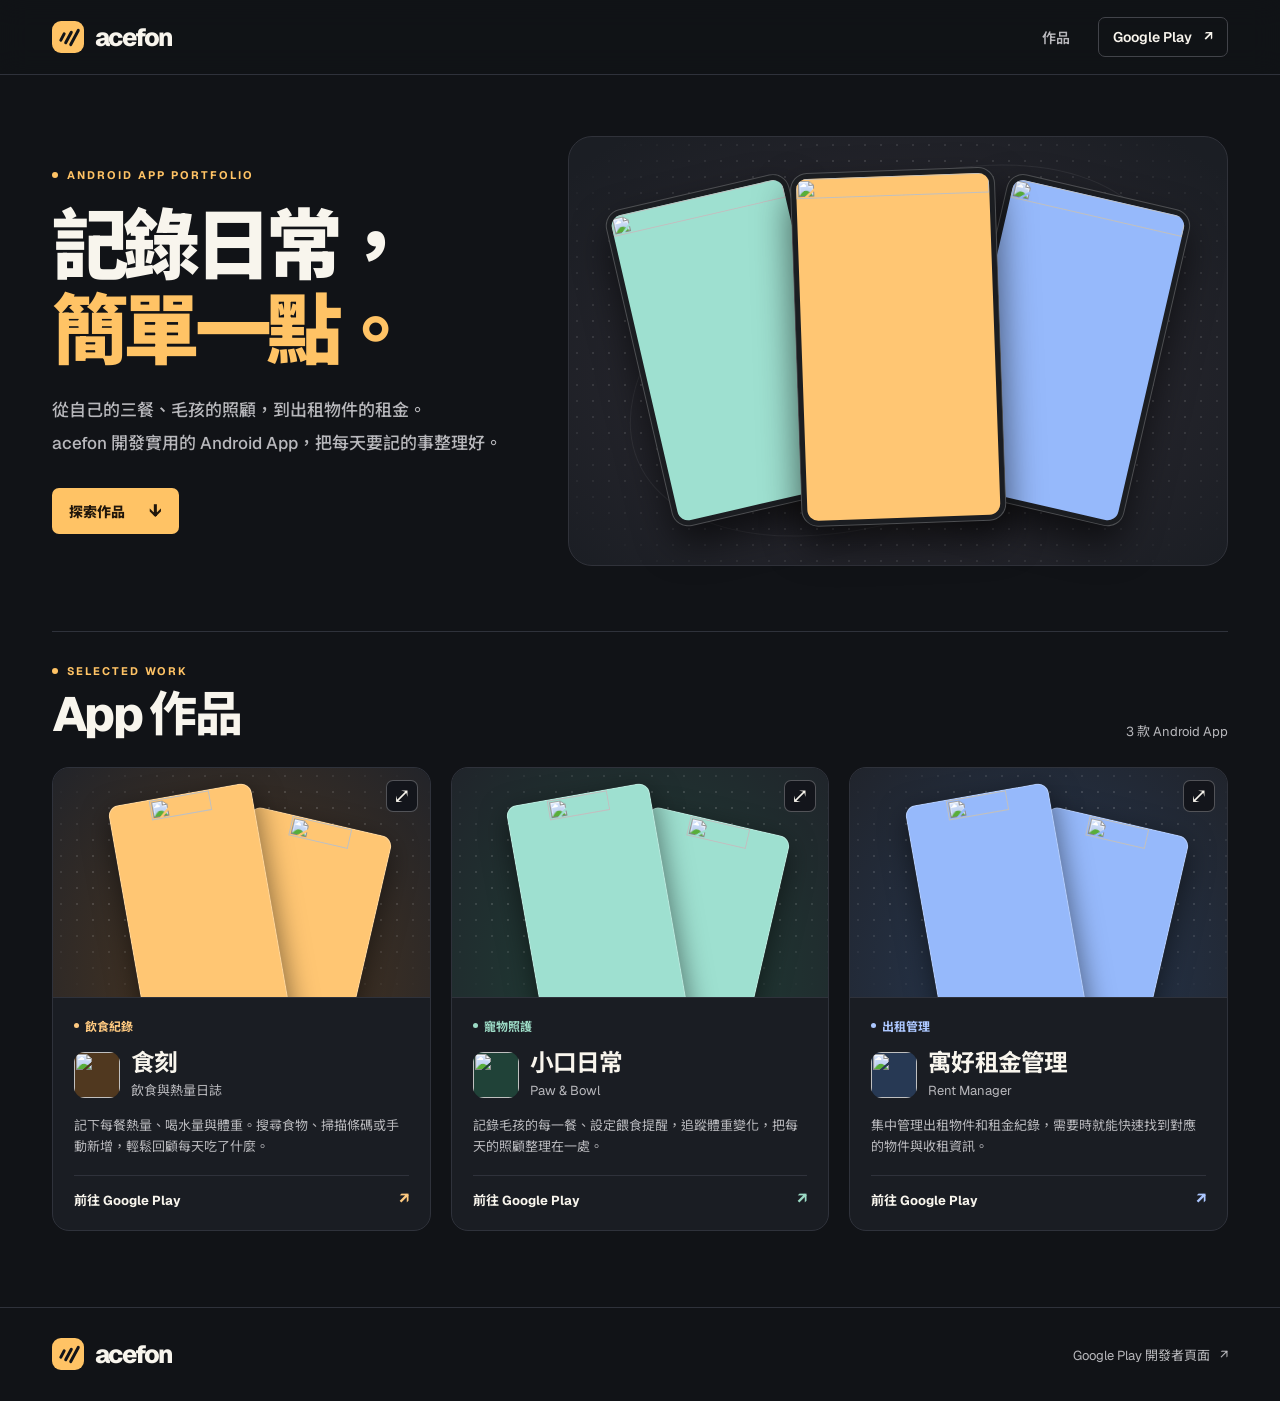
==== index.html @ 88597b75 "portfolio" ====
<!doctype html>
<html lang="zh-Hant-TW">
<head>
  <meta charset="utf-8">
  <meta name="viewport" content="width=device-width, initial-scale=1">
  <meta name="theme-color" content="#111317">
  <meta name="description" content="探索 acefon 的 Android App 作品：食刻、小口日常與寓好租金管理。">
  <title>acefon｜Android App 作品集</title>
  <link rel="preconnect" href="https://play-lh.googleusercontent.com">
  <link rel="preconnect" href="https://fonts.googleapis.com">
  <link rel="preconnect" href="https://fonts.gstatic.com" crossorigin>
  <link href="https://fonts.googleapis.com/css2?family=Geist:wght@400;500;600;700;800&family=Noto+Sans+TC:wght@400;500;600;700;800;900&display=swap" rel="stylesheet">
  <link rel="stylesheet" href="styles.css">
  <script src="gallery.js" defer></script>
</head>
<body id="top">
  <a class="skip" href="#main">跳到主要內容</a>
  <header class="site-header">
    <div class="wrap header-inner">
      <a class="brand" href="#top" aria-label="acefon 首頁"><span class="brand-mark" aria-hidden="true"><i></i><i></i><i></i></span><span>acefon</span></a>
      <nav aria-label="主選單">
        <a class="nav-work" href="#works">作品</a>
        <a class="store-nav" href="https://play.google.com/store/apps/dev?id=4785890520527333983&amp;hl=zh_TW" target="_blank" rel="noopener">Google Play <span aria-hidden="true">↗</span></a>
      </nav>
    </div>
  </header>

  <main id="main">
    <section class="hero wrap" aria-labelledby="hero-title">
      <div class="intro">
        <p class="eyebrow"><span class="dot"></span> ANDROID APP PORTFOLIO</p>
        <h1 id="hero-title">記錄日常，<br><span>簡單一點。</span></h1>
        <p class="lede">從自己的三餐、毛孩的照顧，到出租物件的租金。<br class="desktop-break">acefon 開發實用的 Android App，把每天要記的事整理好。</p>
        <a class="primary" href="#works">探索作品 <span aria-hidden="true">↓</span></a>
      </div>
      <div class="hero-art">
        <div class="art-glow" aria-hidden="true"></div>
        <a class="hero-screen paw" href="#paw" aria-label="查看小口日常"><img src="https://play-lh.googleusercontent.com/8ALTRT1uQT7Lrdg6VqVGdYbwnb1fnqum19Gd3Gtr-lInUnDtRScERo7AkseJNBuGzTWw8_eiq91xE2hgSzrh=w1052-h592-rw" width="332" height="592" alt=""></a>
        <a class="hero-screen rent" href="#rent" aria-label="查看寓好租金管理"><img src="https://play-lh.googleusercontent.com/nd_ONjWbByBE3aUfjsMUrAOsZ4H5I_WzgKKyKJksHuwHvUdoENwLLwVFPcKPzR0us-ZZTGocNCxeimgPmMrb=w1052-h592-rw" width="332" height="592" alt=""></a>
        <a class="hero-screen food" href="#food" aria-label="查看食刻"><img src="https://play-lh.googleusercontent.com/ZkCsChZqGtl6vS9ihG1PrS6gIXJOMy4lTmsEycq9NxRpeBOKHtRFl1rC7WprzPsa1B0qwLD1cISkC6Ev8Ud8yA=w1052-h592-rw" width="332" height="592" alt=""></a>
      </div>
    </section>

    <section class="works wrap" id="works" aria-labelledby="works-title">
      <div class="section-heading">
        <div>
          <p class="eyebrow"><span class="dot"></span> SELECTED WORK</p>
          <h2 id="works-title">App 作品</h2>
        </div>
        <span class="collection-count">3 款 Android App</span>
      </div>

      <div class="projects">
        <article id="food" class="project food" aria-labelledby="food-title">
          <button class="project-art" type="button" data-gallery="food-gallery" aria-label="放大食刻的 App 截圖">
            <img class="art-shot back-shot" src="https://play-lh.googleusercontent.com/BC7egV1MdzuLQvtY6UF4gg0ctBu8-3FL5BPwAO3oocXvuFQ4jqm-GYfeUVgQdENbZXSWjhX090dXnSmXSZU7=w1052-h592-rw" width="332" height="592" loading="lazy" alt="">
            <img class="art-shot front-shot" src="https://play-lh.googleusercontent.com/ZkCsChZqGtl6vS9ihG1PrS6gIXJOMy4lTmsEycq9NxRpeBOKHtRFl1rC7WprzPsa1B0qwLD1cISkC6Ev8Ud8yA=w1052-h592-rw" width="332" height="592" loading="lazy" alt="">
            <span class="art-expand" aria-hidden="true">⤢</span>
          </button>
          <div class="project-body">
            <p class="category"><span class="dot"></span> 飲食紀錄</p>
            <div class="app-title">
              <img src="https://play-lh.googleusercontent.com/rsvnt0er3mjqLG52PV5prSTPFMA9G75RscNdkyDdTF6nvw-jQnipyIl2yq4CpzkfmceWpap15XYq3EzVdKBsnA=s128-rw" width="46" height="46" loading="lazy" alt="">
              <div><h3 id="food-title">食刻</h3><p>飲食與熱量日誌</p></div>
            </div>
            <p class="description">記下每餐熱量、喝水量與體重。搜尋食物、掃描條碼或手動新增，輕鬆回顧每天吃了什麼。</p>
            <a class="store-link" href="https://play.google.com/store/apps/details?id=com.acefon.fooddiary&amp;hl=zh_TW" target="_blank" rel="noopener" aria-label="在 Google Play 查看食刻">前往 Google Play <span aria-hidden="true">↗</span></a>
          </div>
          <dialog id="food-gallery" aria-labelledby="food-gallery-title">
            <div class="gallery-header">
              <h2 id="food-gallery-title">食刻 <span>App 截圖</span></h2>
              <button type="button" class="icon-button" data-close aria-label="關閉截圖" autofocus>×</button>
            </div>
            <div class="gallery-stage">
              <img data-shot="https://play-lh.googleusercontent.com/ZkCsChZqGtl6vS9ihG1PrS6gIXJOMy4lTmsEycq9NxRpeBOKHtRFl1rC7WprzPsa1B0qwLD1cISkC6Ev8Ud8yA=w1052-h592-rw" width="332" height="592" alt="食刻的 Google Play 截圖 1" hidden>
              <img data-shot="https://play-lh.googleusercontent.com/BC7egV1MdzuLQvtY6UF4gg0ctBu8-3FL5BPwAO3oocXvuFQ4jqm-GYfeUVgQdENbZXSWjhX090dXnSmXSZU7=w1052-h592-rw" width="332" height="592" alt="食刻的 Google Play 截圖 2" hidden>
              <img data-shot="https://play-lh.googleusercontent.com/qlXY3YobiqNncSVOGAn3Sb6YV94Hl_jIo9CdtcgDrU0xXntysbCnaIZHnA9r4UZehkWfFD9ndQk_YTELH-aw=w1052-h592-rw" width="332" height="592" alt="食刻的 Google Play 截圖 3" hidden>
            </div>
            <div class="gallery-controls">
              <button type="button" class="icon-button" data-prev aria-label="上一張截圖">←</button>
              <span data-count aria-live="polite"></span>
              <button type="button" class="icon-button" data-next aria-label="下一張截圖">→</button>
            </div>
          </dialog>
        </article>
        <article id="paw" class="project paw" aria-labelledby="paw-title">
          <button class="project-art" type="button" data-gallery="paw-gallery" aria-label="放大小口日常的 App 截圖">
            <img class="art-shot back-shot" src="https://play-lh.googleusercontent.com/Bafa_NumZWcN4ZJHp-8C5TPL_GUpvTd1Bw6l7-BotZC7XDXA2_EBZqVrOY21L-ZLQIBfKs2sYiWdx50oog8J9g=w1052-h592-rw" width="332" height="592" loading="lazy" alt="">
            <img class="art-shot front-shot" src="https://play-lh.googleusercontent.com/8ALTRT1uQT7Lrdg6VqVGdYbwnb1fnqum19Gd3Gtr-lInUnDtRScERo7AkseJNBuGzTWw8_eiq91xE2hgSzrh=w1052-h592-rw" width="332" height="592" loading="lazy" alt="">
            <span class="art-expand" aria-hidden="true">⤢</span>
          </button>
          <div class="project-body">
            <p class="category"><span class="dot"></span> 寵物照護</p>
            <div class="app-title">
              <img src="https://play-lh.googleusercontent.com/0mnbdNS-M8qRYTrY0PswCAS0LhdO9KysUpKgCrRnzvdDLNLP1it7SjoJWjnrnJRC7oPTet6To1de33aichdMqQ=s128-rw" width="46" height="46" loading="lazy" alt="">
              <div><h3 id="paw-title">小口日常</h3><p>Paw & Bowl</p></div>
            </div>
            <p class="description">記錄毛孩的每一餐、設定餵食提醒，追蹤體重變化，把每天的照顧整理在一處。</p>
            <a class="store-link" href="https://play.google.com/store/apps/details?id=com.acefon.pawandbowl&amp;hl=zh_TW" target="_blank" rel="noopener" aria-label="在 Google Play 查看小口日常">前往 Google Play <span aria-hidden="true">↗</span></a>
          </div>
          <dialog id="paw-gallery" aria-labelledby="paw-gallery-title">
            <div class="gallery-header">
              <h2 id="paw-gallery-title">小口日常 <span>App 截圖</span></h2>
              <button type="button" class="icon-button" data-close aria-label="關閉截圖" autofocus>×</button>
            </div>
            <div class="gallery-stage">
              <img data-shot="https://play-lh.googleusercontent.com/8ALTRT1uQT7Lrdg6VqVGdYbwnb1fnqum19Gd3Gtr-lInUnDtRScERo7AkseJNBuGzTWw8_eiq91xE2hgSzrh=w1052-h592-rw" width="332" height="592" alt="小口日常的 Google Play 截圖 1" hidden>
              <img data-shot="https://play-lh.googleusercontent.com/Bafa_NumZWcN4ZJHp-8C5TPL_GUpvTd1Bw6l7-BotZC7XDXA2_EBZqVrOY21L-ZLQIBfKs2sYiWdx50oog8J9g=w1052-h592-rw" width="332" height="592" alt="小口日常的 Google Play 截圖 2" hidden>
              <img data-shot="https://play-lh.googleusercontent.com/Yo4YAFjjehottr7upMBx6eyoB1faHdcgDn4WNAa_IOeKgJ9tnmJ8Gd-IiqpP3543upSNjcghcJdGb1FzH-LI9Q=w1052-h592-rw" width="332" height="592" alt="小口日常的 Google Play 截圖 3" hidden>
            </div>
            <div class="gallery-controls">
              <button type="button" class="icon-button" data-prev aria-label="上一張截圖">←</button>
              <span data-count aria-live="polite"></span>
              <button type="button" class="icon-button" data-next aria-label="下一張截圖">→</button>
            </div>
          </dialog>
        </article>
        <article id="rent" class="project rent" aria-labelledby="rent-title">
          <button class="project-art" type="button" data-gallery="rent-gallery" aria-label="放大寓好租金管理的 App 截圖">
            <img class="art-shot back-shot" src="https://play-lh.googleusercontent.com/uxuiAkIGLFDOb_LNt9mLV0kfCUnFQoIxC8wjytGZwZiRfxqEPYI-5WqUYjJvJRO02vllqupI0lIb-WdnzMyPpWg=w1052-h592-rw" width="332" height="592" loading="lazy" alt="">
            <img class="art-shot front-shot" src="https://play-lh.googleusercontent.com/nd_ONjWbByBE3aUfjsMUrAOsZ4H5I_WzgKKyKJksHuwHvUdoENwLLwVFPcKPzR0us-ZZTGocNCxeimgPmMrb=w1052-h592-rw" width="332" height="592" loading="lazy" alt="">
            <span class="art-expand" aria-hidden="true">⤢</span>
          </button>
          <div class="project-body">
            <p class="category"><span class="dot"></span> 出租管理</p>
            <div class="app-title">
              <img src="https://play-lh.googleusercontent.com/Hfy32zVVl8N-kp-H_uDM7Kc7im69hZO4BVTCHMqAIc1NdNSZ5kQ53tkPq5dMrj2N_DeuUdyNv9wB5JxHwu9Arg=s128-rw" width="46" height="46" loading="lazy" alt="">
              <div><h3 id="rent-title">寓好租金管理</h3><p>Rent Manager</p></div>
            </div>
            <p class="description">集中管理出租物件和租金紀錄，需要時就能快速找到對應的物件與收租資訊。</p>
            <a class="store-link" href="https://play.google.com/store/apps/details?id=com.acefon.rentmanager&amp;hl=zh_TW" target="_blank" rel="noopener" aria-label="在 Google Play 查看寓好租金管理">前往 Google Play <span aria-hidden="true">↗</span></a>
          </div>
          <dialog id="rent-gallery" aria-labelledby="rent-gallery-title">
            <div class="gallery-header">
              <h2 id="rent-gallery-title">寓好租金管理 <span>App 截圖</span></h2>
              <button type="button" class="icon-button" data-close aria-label="關閉截圖" autofocus>×</button>
            </div>
            <div class="gallery-stage">
              <img data-shot="https://play-lh.googleusercontent.com/nd_ONjWbByBE3aUfjsMUrAOsZ4H5I_WzgKKyKJksHuwHvUdoENwLLwVFPcKPzR0us-ZZTGocNCxeimgPmMrb=w1052-h592-rw" width="332" height="592" alt="寓好租金管理的 Google Play 截圖 1" hidden>
              <img data-shot="https://play-lh.googleusercontent.com/uxuiAkIGLFDOb_LNt9mLV0kfCUnFQoIxC8wjytGZwZiRfxqEPYI-5WqUYjJvJRO02vllqupI0lIb-WdnzMyPpWg=w1052-h592-rw" width="332" height="592" alt="寓好租金管理的 Google Play 截圖 2" hidden>
              <img data-shot="https://play-lh.googleusercontent.com/aXs7qmcY-wqurf_5pvd1VYsIGynVyxrpeVpznQ3dxzIzN_FE3REGW-d6RTQev3lneUJPFsoxlKcrtKb-IHoJ-Q=w1052-h592-rw" width="332" height="592" alt="寓好租金管理的 Google Play 截圖 3" hidden>
            </div>
            <div class="gallery-controls">
              <button type="button" class="icon-button" data-prev aria-label="上一張截圖">←</button>
              <span data-count aria-live="polite"></span>
              <button type="button" class="icon-button" data-next aria-label="下一張截圖">→</button>
            </div>
          </dialog>
        </article>
      </div>
    </section>
  </main>

  <footer class="site-footer">
    <div class="wrap footer-inner">
      <a class="brand" href="#top" aria-label="acefon 回到頁首"><span class="brand-mark" aria-hidden="true"><i></i><i></i><i></i></span><span>acefon</span></a>
      <a href="https://play.google.com/store/apps/dev?id=4785890520527333983&amp;hl=zh_TW" target="_blank" rel="noopener">Google Play 開發者頁面 <span aria-hidden="true">↗</span></a>
    </div>
  </footer>
</body>
</html>
---- styles.css ----
:root {
  color-scheme: dark;
  --bg: #111317;
  --panel: #1a1d23;
  --text: #f8f5ed;
  --muted: #b8b8bc;
  --line: #2f323b;
  --accent: #ffc365;
  --wide: 1216px;
  font-family: Geist, "Noto Sans TC", "Microsoft JhengHei", sans-serif;
}
*, *::before, *::after { box-sizing: border-box; }
html { scroll-behavior: smooth; scroll-padding-top: 94px; }
body { margin: 0; background: var(--bg); color: var(--text); }
a { color: inherit; text-decoration: none; }
button { font: inherit; }
button, a { -webkit-tap-highlight-color: transparent; }
a:focus-visible, button:focus-visible { outline: 2px solid var(--accent); outline-offset: 5px; }
img { display: block; max-width: 100%; }
[hidden] { display: none !important; }

.wrap { width: min(var(--wide), calc(100% - 104px)); margin-inline: auto; }
.skip { position: fixed; z-index: 20; inset: 12px auto auto 12px; transform: translateY(-150%); padding: 12px; color: var(--bg); background: var(--accent); }
.skip:focus { transform: none; }
.site-header { position: sticky; top: 0; z-index: 5; background: #111317f2; border-bottom: 1px solid var(--line); backdrop-filter: blur(14px); }
.header-inner, .footer-inner { display: flex; align-items: center; justify-content: space-between; gap: 18px; }
.header-inner { min-height: 74px; }
.brand { display: inline-flex; gap: 11px; align-items: center; font-size: 25px; font-weight: 800; letter-spacing: -.07em; }
.brand-mark { display: inline-flex; align-items: center; justify-content: center; gap: 3px; width: 32px; height: 32px; border-radius: 9px; color: #121419; background: var(--accent); }
.brand-mark i { width: 3px; height: 10px; border-radius: 9px; background: currentColor; transform: rotate(28deg); }
.brand-mark i:nth-child(2) { height: 15px; }
.brand-mark i:nth-child(3) { height: 19px; }
nav { display: flex; align-items: center; gap: 28px; font-size: 14px; font-weight: 600; }
.nav-work { color: var(--muted); }
.store-nav { display: flex; align-items: center; gap: 12px; padding: 10px 14px; border: 1px solid #42444a; border-radius: 7px; }
nav a:hover, .footer-inner > a:last-child:hover { color: var(--accent); }

.hero { display: grid; grid-template-columns: .86fr 1.14fr; align-items: center; min-height: 556px; padding-block: 60px 64px; gap: 18px; }
.intro { position: relative; z-index: 2; }
.eyebrow { display: flex; margin: 0; gap: 9px; align-items: center; color: var(--accent); font-size: 11px; font-weight: 700; letter-spacing: .18em; }
.dot { display: inline-block; flex: none; width: 6px; height: 6px; border-radius: 50%; background: currentColor; }
h1 { margin: 22px 0 20px; font-size: clamp(52px, 6vw, 88px); line-height: 1.11; font-weight: 900; letter-spacing: -.074em; }
h1 span { color: var(--accent); }
.lede { margin: 0; color: var(--muted); font-size: clamp(14px, 1.35vw, 17px); font-weight: 500; line-height: 1.95; }
.primary { display: inline-flex; align-items: center; gap: 24px; padding: 13px 17px; margin-top: 28px; border-radius: 7px; background: var(--accent); color: #20160b; font-size: 14px; font-weight: 800; transition: background .2s, transform .2s; }
.primary span { font-size: 18px; line-height: 1; }
.primary:hover { background: #ffda97; transform: translateY(-2px); }
.hero-art { position: relative; isolation: isolate; height: 430px; }
.art-glow { position: absolute; inset: 0; overflow: hidden; border-radius: 24px; border: 1px solid #30323a; background: radial-gradient(ellipse at 50% 54%, #3e3322 0%, #24242b 53%, #1b1e24 92%); }
.art-glow::before, .project-art::before { position: absolute; inset: 0; content: ""; background-image: radial-gradient(#fff3 1px, transparent 1px); background-size: 16px 16px; mask-image: radial-gradient(ellipse, #000 42%, transparent 93%); }
.art-glow::after { position: absolute; inset: 12% 7%; content: ""; border: 1px solid #fff1; border-radius: 50%; transform: rotate(-23deg); }
.hero-screen { position: absolute; left: 50%; top: 49%; display: block; width: 28.5%; max-width: 200px; border-radius: 17px; padding: 5px; background: #1b1d21; border: 1px solid #ffffff38; box-shadow: 0 18px 36px #0009; transform: translate(var(--x), var(--y)) rotate(var(--angle)); transition: transform .24s; }
.hero-screen img, .art-shot { border-radius: 11px; width: 100%; height: auto; aspect-ratio: 9 / 16; object-fit: cover; background: var(--wash); }
.hero-screen.paw { --x: -139%; --y: -49%; --angle: -13deg; }
.hero-screen.rent { --x: 39%; --y: -49%; --angle: 13deg; }
.hero-screen.food { --x: -50%; --y: -50%; --angle: -2deg; width: 31%; max-width: 219px; }
.hero-screen:hover { z-index: 1; transform: translate(var(--x), calc(var(--y) - 10px)) rotate(var(--angle)); }
.food { --wash: #ffc673; --tile: #50381f; --highlight: #ffca80; }
.paw { --wash: #9ee0d0; --tile: #204238; --highlight: #9cdac5; }
.rent { --wash: #96b9fb; --tile: #273954; --highlight: #acc7ff; }

.works { padding-bottom: 76px; border-top: 1px solid var(--line); }
.section-heading { display: flex; justify-content: space-between; align-items: end; gap: 16px; padding-block: 32px 23px; }
h2 { margin: 8px 0 0; font-size: clamp(32px, 4vw, 48px); line-height: 1.2; font-weight: 800; letter-spacing: -.055em; }
.collection-count { color: var(--muted); font-size: 13px; padding-bottom: 4px; white-space: nowrap; }
.projects { display: grid; grid-template-columns: repeat(3, minmax(0, 1fr)); gap: 20px; }
.project { overflow: hidden; display: flex; flex-direction: column; background: var(--panel); border: 1px solid var(--line); border-radius: 17px; }
.project-art { position: relative; isolation: isolate; display: grid; place-items: center; overflow: hidden; width: 100%; height: clamp(180px, 18vw, 235px); background: radial-gradient(ellipse at bottom, var(--tile), #20232a 105%); border: 0; border-bottom: 1px solid var(--line); cursor: zoom-in; }
.project-art:focus-visible { outline-offset: -5px; }
.art-shot { position: absolute; max-width: 145px; width: min(42%, 145px); box-shadow: 0 9px 28px #0008; border: 1px solid #ffffff47; top: 22px; transition: transform .23s; }
.front-shot { transform: translate(-28%, 1%) rotate(-10deg); }
.back-shot { transform: translate(36%, 11%) rotate(13deg); }
.project-art:hover .front-shot { transform: translate(-34%, -2%) rotate(-10deg); }
.project-art:hover .back-shot { transform: translate(41%, 9%) rotate(13deg); }
.art-expand { position: absolute; top: 12px; right: 12px; display: grid; place-items: center; width: 32px; height: 32px; border: 1px solid #fff4; border-radius: 7px; background: #13151b; color: var(--text); font-size: 21px; line-height: 1; }
.project-body { display: flex; flex-direction: column; flex: 1; padding: 19px 21px 20px; }
.category { color: var(--highlight); margin: 0 0 13px; display: flex; gap: 6px; align-items: center; font-size: 12px; font-weight: 700; }
.category .dot { width: 5px; height: 5px; }
.app-title { display: flex; gap: 11px; align-items: center; }
.app-title img { flex: none; border-radius: 11px; background: var(--tile); }
h3 { font-size: clamp(18px, 1.85vw, 24px); margin: 0; line-height: 1.25; letter-spacing: -.035em; }
.app-title p, .description { color: var(--muted); font-size: 13px; line-height: 1.65; }
.app-title p { margin: 2px 0 0; }
.description { margin: 14px 0 17px; }
.store-link { display: flex; align-items: center; justify-content: space-between; gap: 12px; margin-top: auto; border-top: 1px solid var(--line); padding-top: 13px; font-size: 13px; font-weight: 700; }
.store-link span { color: var(--highlight); font-size: 16px; }
.store-link:hover { color: var(--highlight); }
.site-footer { border-top: 1px solid var(--line); }
.footer-inner { min-height: 93px; }
.footer-inner > a:last-child { color: var(--muted); font-size: 13px; }
.footer-inner > a:last-child span { margin-left: 7px; }

dialog { width: min(480px, calc(100% - 26px)); max-height: calc(100dvh - 26px); border: 1px solid #50515a; border-radius: 18px; background: var(--panel); color: var(--text); padding: 15px; }
dialog::backdrop { background: #090b10d9; backdrop-filter: blur(6px); }
body:has(dialog[open]) { overflow: hidden; }
.gallery-header, .gallery-controls { display: flex; align-items: center; gap: 15px; }
.gallery-header { justify-content: space-between; margin-bottom: 10px; }
.gallery-header h2 { font-size: 17px; margin: 0; letter-spacing: 0; }
.gallery-header h2 span { color: var(--muted); font-size: 12px; font-weight: 500; }
.gallery-stage { display: grid; place-items: center; min-height: 110px; border-radius: 10px; background: var(--bg); }
.gallery-stage img { max-height: min(65dvh, 592px); width: auto; height: auto; aspect-ratio: 9 / 16; object-fit: contain; border-radius: 8px; background: var(--tile); }
.gallery-controls { justify-content: center; margin-top: 10px; }
.icon-button { display: grid; place-items: center; width: 44px; height: 44px; padding: 0; border: 1px solid var(--line); border-radius: 8px; background: var(--bg); color: var(--text); font-size: 22px; cursor: pointer; }
.icon-button:hover { color: var(--accent); }

@media (max-width: 1024px) {
  .wrap { width: calc(100% - 60px); }
  .hero { min-height: auto; }
  .hero-art { height: clamp(290px, 43vw, 430px); }
  .desktop-break { display: none; }
  .projects { gap: 13px; }
  .project-body { padding-inline: 15px; }
}
@media (max-width: 760px) {
  .wrap { width: calc(100% - 36px); }
  .header-inner { min-height: 64px; }
  .hero { grid-template-columns: 1fr; padding-block: 43px 37px; gap: 30px; }
  .hero-art { height: clamp(255px, 66vw, 440px); }
  .hero-screen { width: 27%; max-width: 173px; }
  .hero-screen.food { width: 29%; max-width: 186px; }
  .section-heading { padding-top: 27px; }
  .projects { grid-template-columns: repeat(2, minmax(0, 1fr)); }
  .project-art { height: clamp(155px, 33vw, 225px); }
  .works { padding-bottom: 44px; }
}
@media (max-width: 520px) {
  h1 { font-size: clamp(43px, 12vw, 63px); margin-block: 18px; }
  nav { gap: 14px; }
  .store-nav { gap: 7px; padding-inline: 9px; }
  .projects { grid-template-columns: 1fr; gap: 16px; }
  .project-art { height: 210px; }
  .project-body { padding-inline: 19px; }
  .footer-inner { min-height: 79px; }
}
@media (prefers-reduced-motion: reduce) {
  *, *::before, *::after { scroll-behavior: auto !important; transition: none !important; }
}
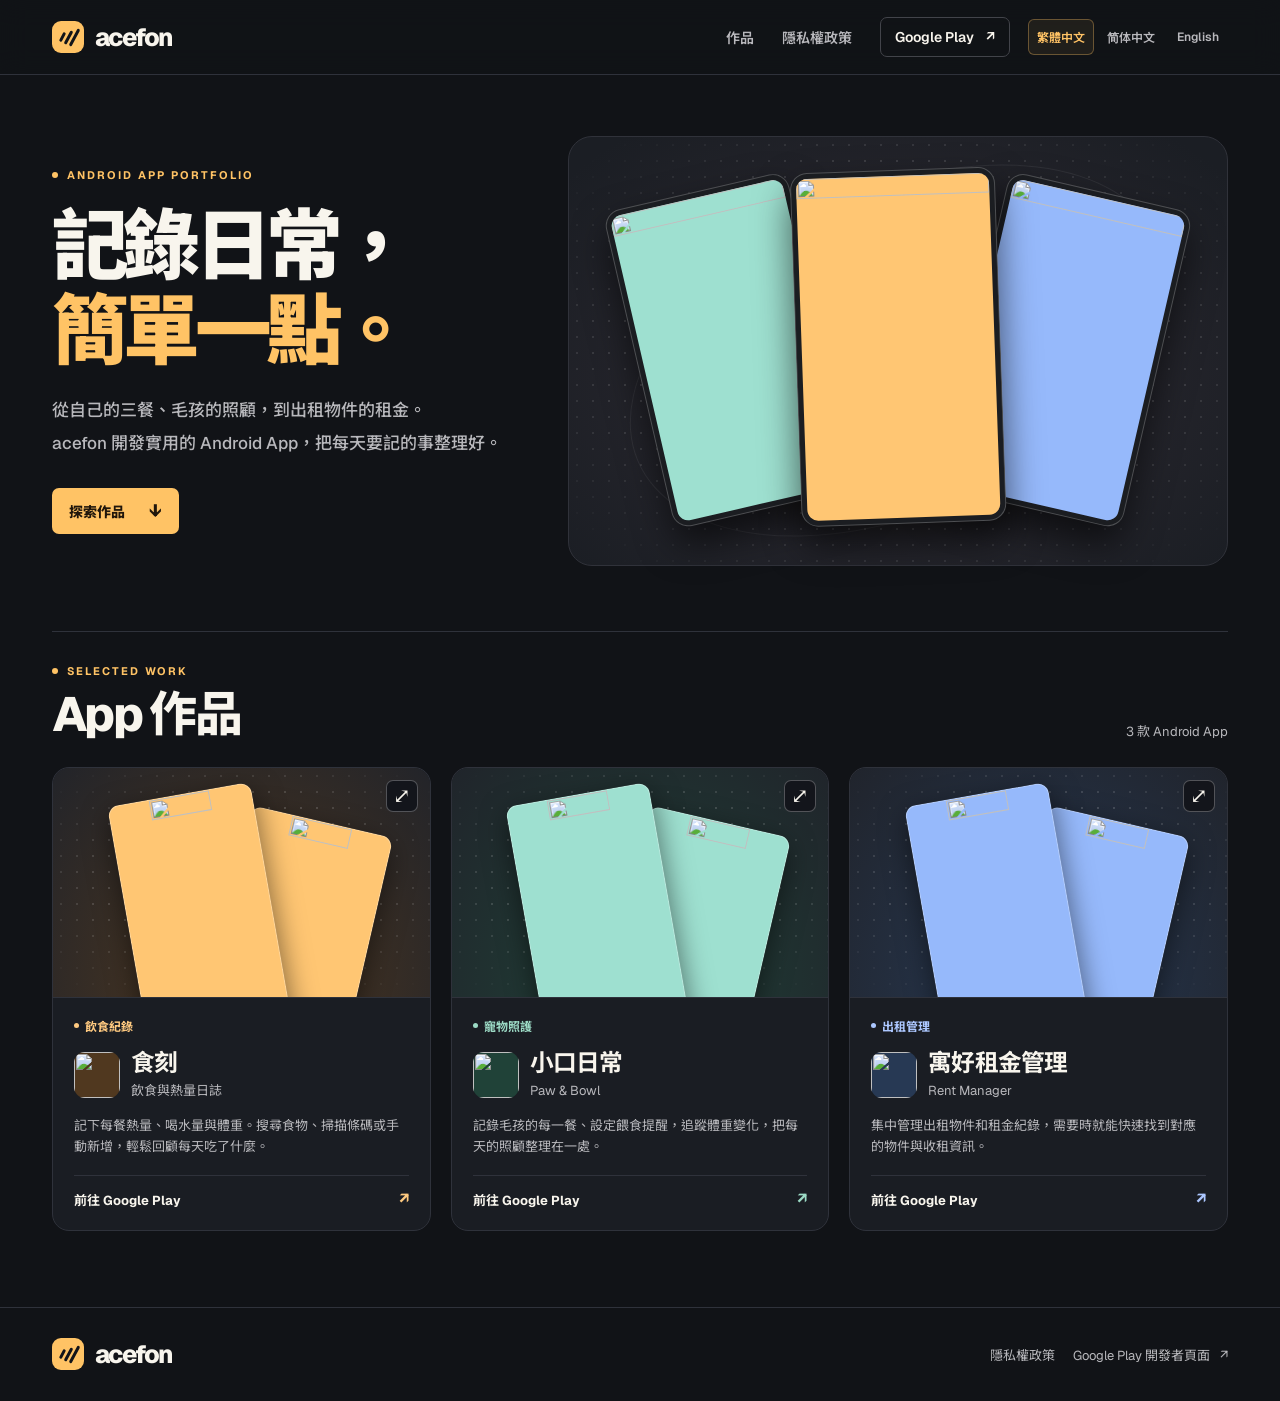
==== commit 72600231: "Add privacy policy pages in English, Traditional Chinese, and Simplified Chinese - Created `index.ht" ====
--- a/index.html
+++ b/index.html
@@ -1,5 +1,5 @@
 <!doctype html>
-<html lang="zh-Hant-TW">
+<html lang="zh-Hant">
 <head>
   <meta charset="utf-8">
   <meta name="viewport" content="width=device-width, initial-scale=1">
@@ -10,18 +10,21 @@
   <link rel="preconnect" href="https://fonts.googleapis.com">
   <link rel="preconnect" href="https://fonts.gstatic.com" crossorigin>
   <link href="https://fonts.googleapis.com/css2?family=Geist:wght@400;500;600;700;800&family=Noto+Sans+TC:wght@400;500;600;700;800;900&display=swap" rel="stylesheet">
-  <link rel="stylesheet" href="styles.css">
-  <script src="gallery.js" defer></script>
+  <link rel="stylesheet" href="/styles.css">
+  <script src="/gallery.js" defer></script>
+<link rel="alternate" hreflang="zh-Hant" href="https://acefon-portfolio.rodyn3.chatgpt.site/index.html"><link rel="alternate" hreflang="zh-Hans" href="https://acefon-portfolio.rodyn3.chatgpt.site/zh-hans/index.html"><link rel="alternate" hreflang="en" href="https://acefon-portfolio.rodyn3.chatgpt.site/en/index.html">
 </head>
 <body id="top">
   <a class="skip" href="#main">跳到主要內容</a>
   <header class="site-header">
     <div class="wrap header-inner">
       <a class="brand" href="#top" aria-label="acefon 首頁"><span class="brand-mark" aria-hidden="true"><i></i><i></i><i></i></span><span>acefon</span></a>
-      <nav aria-label="主選單">
+      <nav class="main-nav" aria-label="主選單">
         <a class="nav-work" href="#works">作品</a>
+        <a class="nav-work" href="/privacy/index.html">隱私權政策</a>
         <a class="store-nav" href="https://play.google.com/store/apps/dev?id=4785890520527333983&amp;hl=zh_TW" target="_blank" rel="noopener">Google Play <span aria-hidden="true">↗</span></a>
       </nav>
+      <nav class="language-switch" aria-label="語言"><a href="/index.html" lang="zh-Hant" hreflang="zh-Hant" aria-current="page">繁體中文</a><a href="/zh-hans/index.html" lang="zh-Hans" hreflang="zh-Hans">简体中文</a><a href="/en/index.html" lang="en" hreflang="en">English</a></nav>
     </div>
   </header>
 
@@ -154,6 +157,7 @@
   <footer class="site-footer">
     <div class="wrap footer-inner">
       <a class="brand" href="#top" aria-label="acefon 回到頁首"><span class="brand-mark" aria-hidden="true"><i></i><i></i><i></i></span><span>acefon</span></a>
+      <a class="footer-privacy" href="/privacy/index.html">隱私權政策</a>
       <a href="https://play.google.com/store/apps/dev?id=4785890520527333983&amp;hl=zh_TW" target="_blank" rel="noopener">Google Play 開發者頁面 <span aria-hidden="true">↗</span></a>
     </div>
   </footer>
--- a/styles.css
+++ b/styles.css
@@ -8,6 +8,46 @@
   --accent: #ffc365;
   --wide: 1216px;
   font-family: Geist, "Noto Sans TC", "Microsoft JhengHei", sans-serif;
+}
+.header-inner { flex-wrap: wrap; padding-block: 14px; }
+.main-nav { margin-left: auto; }
+.language-switch { display: flex; gap: 4px; font-size: 12px; }
+.language-switch a { padding: 8px; border: 1px solid transparent; border-radius: 6px; color: var(--muted); white-space: nowrap; }
+.language-switch a[aria-current="page"] { color: var(--accent); background: #ffc36512; border-color: #ffc36555; }
+.language-switch a:hover, .footer-privacy:hover { color: var(--accent); }
+.footer-inner { flex-wrap: wrap; padding-block: 18px; }
+.footer-privacy { margin-left: auto; color: var(--muted); font-size: 13px; }
+.policy { max-width: 840px; padding-block: 44px 72px; }
+.back-link { color: var(--accent); font-size: 14px; }
+.policy h1 { font-size: clamp(36px, 6vw, 64px); letter-spacing: -.045em; margin-block: 27px 16px; }
+.policy-date { color: var(--muted); font-size: 14px; margin-bottom: 36px; }
+.policy section { border-top: 1px solid var(--line); padding-block: 24px; }
+.policy h2 { font-size: clamp(22px, 3vw, 28px); line-height: 1.4; margin: 0 0 14px; letter-spacing: -.025em; }
+.policy section p { color: var(--muted); line-height: 1.95; margin: 0; }
+.policy-links { margin: 18px 0 0; padding-left: 22px; line-height: 2.2; }
+.policy-links a { color: var(--accent); text-decoration: underline; text-underline-offset: 4px; overflow-wrap: anywhere; }
+html[lang="en"] .hero { grid-template-columns: 1fr 1fr; }
+html[lang="en"] h1 { font-size: clamp(46px, 5.3vw, 76px); letter-spacing: -.06em; }
+html[lang="en"] h3 { font-size: clamp(18px, 1.65vw, 23px); }
+@media (max-width: 1100px) {
+  .header-inner { gap: 8px 16px; }
+  .language-switch { margin-left: auto; }
+  .main-nav { gap: 14px; }
+}
+@media (max-width: 760px) {
+  .language-switch { width: 100%; justify-content: flex-end; border-top: 1px solid var(--line); padding-top: 6px; }
+  .site-header { position: relative; }
+  html[lang="en"] .hero { grid-template-columns: 1fr; }
+  html[lang="en"] h1 { font-size: clamp(44px, 10vw, 70px); }
+  .policy { padding-top: 30px; }
+}
+@media (max-width: 430px) {
+  .header-inner .brand { font-size: 22px; gap: 7px; }
+  .header-inner .brand-mark { width: 28px; height: 28px; }
+  .main-nav { font-size: 12px; gap: 10px; }
+  .main-nav .store-nav { padding: 8px; }
+  .footer-inner .brand { width: 100%; }
+  .footer-privacy { margin-left: 0; }
 }
 *, *::before, *::after { box-sizing: border-box; }
 html { scroll-behavior: smooth; scroll-padding-top: 94px; }
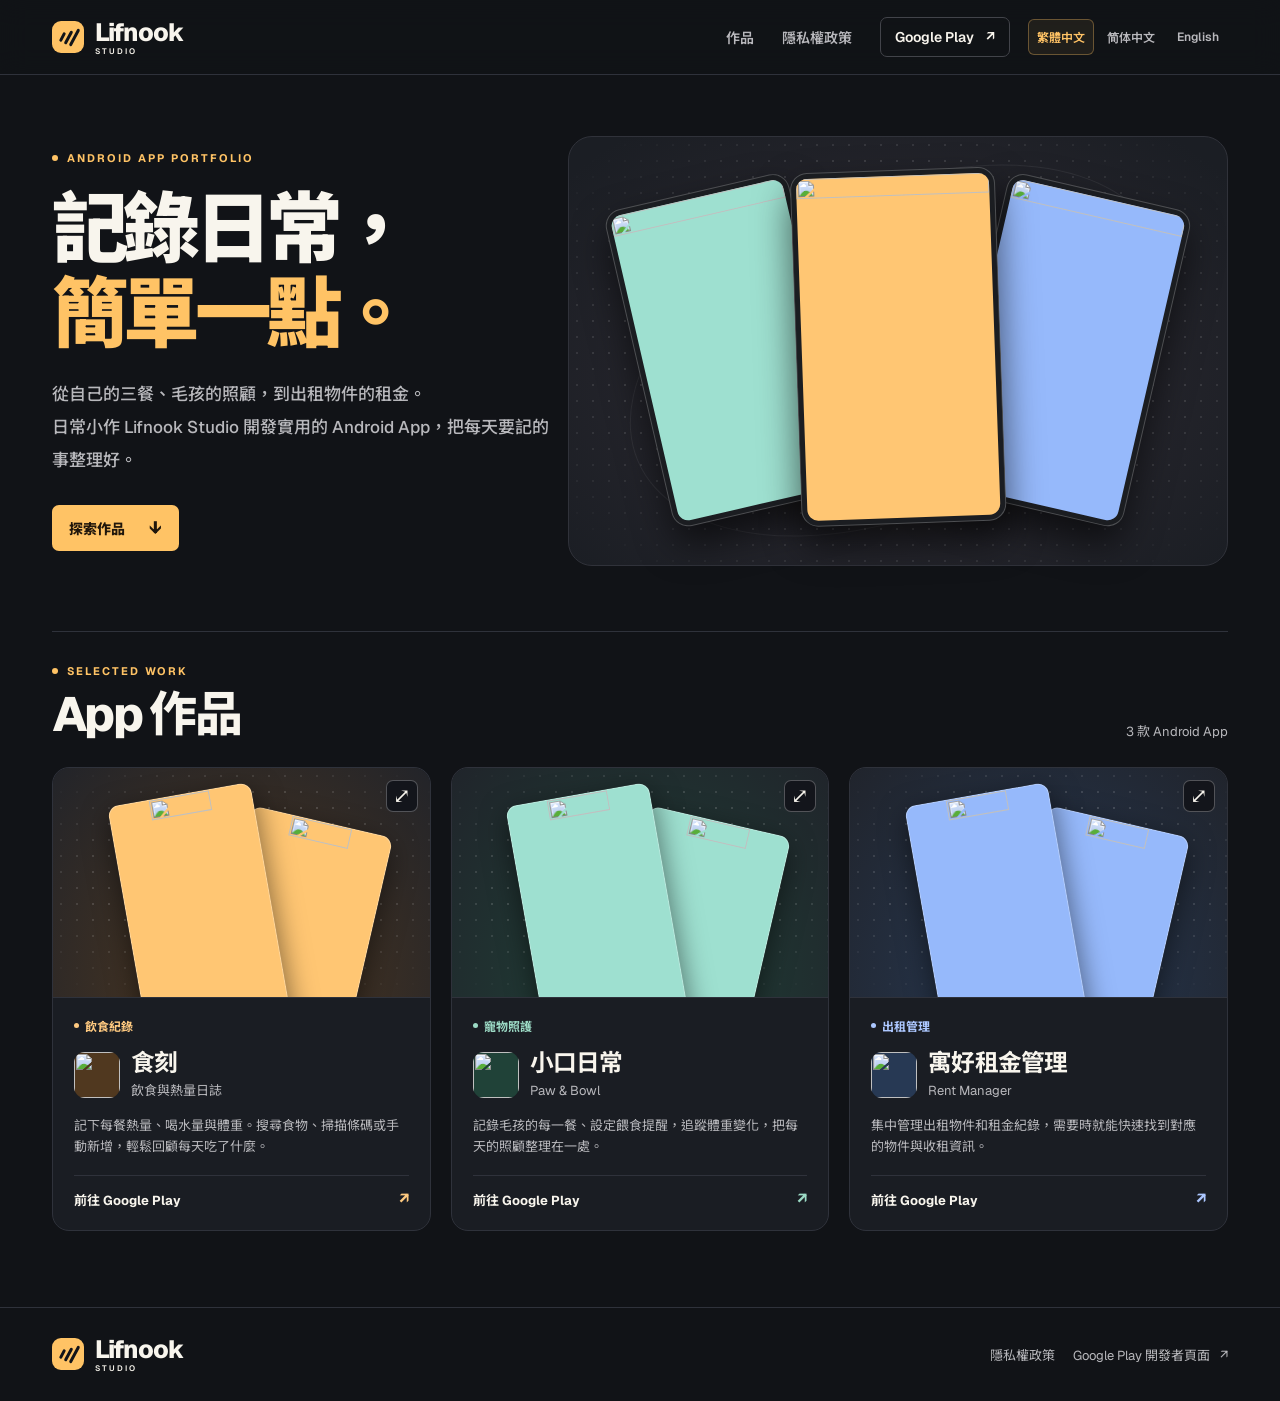
==== commit 9af09e78: "refactor: update branding from acefon to Lifnook Studio across all pages and privacy policy" ====
--- a/index.html
+++ b/index.html
@@ -4,8 +4,8 @@
   <meta charset="utf-8">
   <meta name="viewport" content="width=device-width, initial-scale=1">
   <meta name="theme-color" content="#111317">
-  <meta name="description" content="探索 acefon 的 Android App 作品：食刻、小口日常與寓好租金管理。">
-  <title>acefon｜Android App 作品集</title>
+  <meta name="description" content="探索 Lifnook Studio 的 Android App 作品：食刻、小口日常與寓好租金管理。">
+  <title>日常小作｜Lifnook Studio App 作品集</title>
   <link rel="preconnect" href="https://play-lh.googleusercontent.com">
   <link rel="preconnect" href="https://fonts.googleapis.com">
   <link rel="preconnect" href="https://fonts.gstatic.com" crossorigin>
@@ -18,7 +18,7 @@
   <a class="skip" href="#main">跳到主要內容</a>
   <header class="site-header">
     <div class="wrap header-inner">
-      <a class="brand" href="#top" aria-label="acefon 首頁"><span class="brand-mark" aria-hidden="true"><i></i><i></i><i></i></span><span>acefon</span></a>
+      <a class="brand" href="#top" aria-label="Lifnook Studio 首頁"><span class="brand-mark" aria-hidden="true"><i></i><i></i><i></i></span><span class="brand-name">Lifnook<span class="brand-subtitle">STUDIO</span></span></a>
       <nav class="main-nav" aria-label="主選單">
         <a class="nav-work" href="#works">作品</a>
         <a class="nav-work" href="/privacy/index.html">隱私權政策</a>
@@ -33,7 +33,7 @@
       <div class="intro">
         <p class="eyebrow"><span class="dot"></span> ANDROID APP PORTFOLIO</p>
         <h1 id="hero-title">記錄日常，<br><span>簡單一點。</span></h1>
-        <p class="lede">從自己的三餐、毛孩的照顧，到出租物件的租金。<br class="desktop-break">acefon 開發實用的 Android App，把每天要記的事整理好。</p>
+        <p class="lede">從自己的三餐、毛孩的照顧，到出租物件的租金。<br class="desktop-break">日常小作 Lifnook Studio 開發實用的 Android App，把每天要記的事整理好。</p>
         <a class="primary" href="#works">探索作品 <span aria-hidden="true">↓</span></a>
       </div>
       <div class="hero-art">
@@ -156,7 +156,7 @@
 
   <footer class="site-footer">
     <div class="wrap footer-inner">
-      <a class="brand" href="#top" aria-label="acefon 回到頁首"><span class="brand-mark" aria-hidden="true"><i></i><i></i><i></i></span><span>acefon</span></a>
+      <a class="brand" href="#top" aria-label="Lifnook Studio 回到頁首"><span class="brand-mark" aria-hidden="true"><i></i><i></i><i></i></span><span class="brand-name">Lifnook<span class="brand-subtitle">STUDIO</span></span></a>
       <a class="footer-privacy" href="/privacy/index.html">隱私權政策</a>
       <a href="https://play.google.com/store/apps/dev?id=4785890520527333983&amp;hl=zh_TW" target="_blank" rel="noopener">Google Play 開發者頁面 <span aria-hidden="true">↗</span></a>
     </div>
--- a/styles.css
+++ b/styles.css
@@ -10,6 +10,8 @@
   font-family: Geist, "Noto Sans TC", "Microsoft JhengHei", sans-serif;
 }
 .header-inner { flex-wrap: wrap; padding-block: 14px; }
+.brand-name { display: grid; gap: 2px; line-height: 1; letter-spacing: -.04em; }
+.brand-subtitle { font-size: 8px; font-weight: 600; letter-spacing: .24em; }
 .main-nav { margin-left: auto; }
 .language-switch { display: flex; gap: 4px; font-size: 12px; }
 .language-switch a { padding: 8px; border: 1px solid transparent; border-radius: 6px; color: var(--muted); white-space: nowrap; }
@@ -24,6 +26,8 @@
 .policy section { border-top: 1px solid var(--line); padding-block: 24px; }
 .policy h2 { font-size: clamp(22px, 3vw, 28px); line-height: 1.4; margin: 0 0 14px; letter-spacing: -.025em; }
 .policy section p { color: var(--muted); line-height: 1.95; margin: 0; }
+.policy section p + p { margin-top: 14px; }
+.policy section p a { color: var(--accent); text-underline-offset: 4px; overflow-wrap: anywhere; }
 .policy-links { margin: 18px 0 0; padding-left: 22px; line-height: 2.2; }
 .policy-links a { color: var(--accent); text-decoration: underline; text-underline-offset: 4px; overflow-wrap: anywhere; }
 html[lang="en"] .hero { grid-template-columns: 1fr 1fr; }
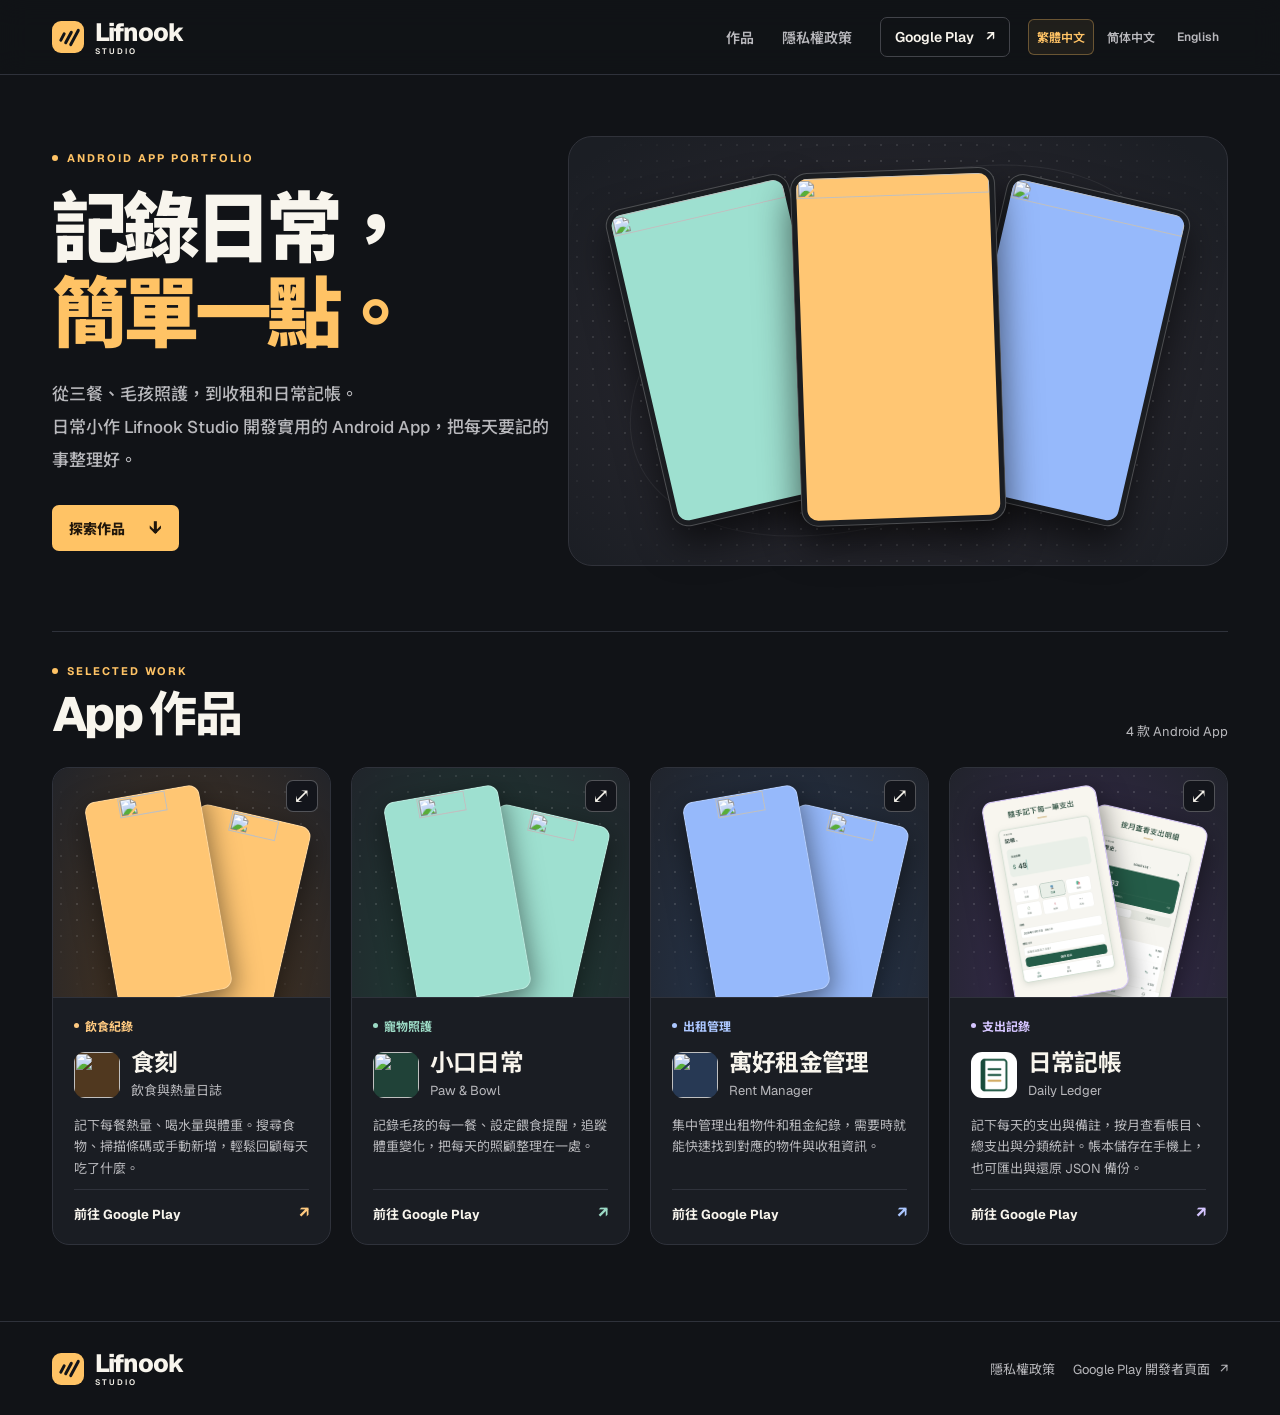
==== commit 46d2d789: "add daily ledger app" ====
--- a/index.html
+++ b/index.html
@@ -4,7 +4,7 @@
   <meta charset="utf-8">
   <meta name="viewport" content="width=device-width, initial-scale=1">
   <meta name="theme-color" content="#111317">
-  <meta name="description" content="探索 Lifnook Studio 的 Android App 作品：食刻、小口日常與寓好租金管理。">
+  <meta name="description" content="探索 Lifnook Studio 的 Android App 作品：食刻、小口日常、寓好租金管理與日常記帳。">
   <title>日常小作｜Lifnook Studio App 作品集</title>
   <link rel="preconnect" href="https://play-lh.googleusercontent.com">
   <link rel="preconnect" href="https://fonts.googleapis.com">
@@ -33,7 +33,7 @@
       <div class="intro">
         <p class="eyebrow"><span class="dot"></span> ANDROID APP PORTFOLIO</p>
         <h1 id="hero-title">記錄日常，<br><span>簡單一點。</span></h1>
-        <p class="lede">從自己的三餐、毛孩的照顧，到出租物件的租金。<br class="desktop-break">日常小作 Lifnook Studio 開發實用的 Android App，把每天要記的事整理好。</p>
+        <p class="lede">從三餐、毛孩照護，到收租和日常記帳。<br class="desktop-break">日常小作 Lifnook Studio 開發實用的 Android App，把每天要記的事整理好。</p>
         <a class="primary" href="#works">探索作品 <span aria-hidden="true">↓</span></a>
       </div>
       <div class="hero-art">
@@ -50,7 +50,7 @@
           <p class="eyebrow"><span class="dot"></span> SELECTED WORK</p>
           <h2 id="works-title">App 作品</h2>
         </div>
-        <span class="collection-count">3 款 Android App</span>
+        <span class="collection-count">4 款 Android App</span>
       </div>
 
       <div class="projects">
@@ -67,6 +67,7 @@
               <div><h3 id="food-title">食刻</h3><p>飲食與熱量日誌</p></div>
             </div>
             <p class="description">記下每餐熱量、喝水量與體重。搜尋食物、掃描條碼或手動新增，輕鬆回顧每天吃了什麼。</p>
+            <!-- <p class="purchase-info">一次付費，永久免廣告，無年費</p> -->
             <a class="store-link" href="https://play.google.com/store/apps/details?id=com.acefon.fooddiary&amp;hl=zh_TW" target="_blank" rel="noopener" aria-label="在 Google Play 查看食刻">前往 Google Play <span aria-hidden="true">↗</span></a>
           </div>
           <dialog id="food-gallery" aria-labelledby="food-gallery-title">
@@ -99,6 +100,7 @@
               <div><h3 id="paw-title">小口日常</h3><p>Paw & Bowl</p></div>
             </div>
             <p class="description">記錄毛孩的每一餐、設定餵食提醒，追蹤體重變化，把每天的照顧整理在一處。</p>
+            <!-- <p class="purchase-info">一次付費，永久免廣告，無年費</p> -->
             <a class="store-link" href="https://play.google.com/store/apps/details?id=com.acefon.pawandbowl&amp;hl=zh_TW" target="_blank" rel="noopener" aria-label="在 Google Play 查看小口日常">前往 Google Play <span aria-hidden="true">↗</span></a>
           </div>
           <dialog id="paw-gallery" aria-labelledby="paw-gallery-title">
@@ -131,6 +133,7 @@
               <div><h3 id="rent-title">寓好租金管理</h3><p>Rent Manager</p></div>
             </div>
             <p class="description">集中管理出租物件和租金紀錄，需要時就能快速找到對應的物件與收租資訊。</p>
+            <!-- <p class="purchase-info">一次付費，永久免廣告，無年費</p> -->
             <a class="store-link" href="https://play.google.com/store/apps/details?id=com.acefon.rentmanager&amp;hl=zh_TW" target="_blank" rel="noopener" aria-label="在 Google Play 查看寓好租金管理">前往 Google Play <span aria-hidden="true">↗</span></a>
           </div>
           <dialog id="rent-gallery" aria-labelledby="rent-gallery-title">
@@ -142,6 +145,39 @@
               <img data-shot="https://play-lh.googleusercontent.com/nd_ONjWbByBE3aUfjsMUrAOsZ4H5I_WzgKKyKJksHuwHvUdoENwLLwVFPcKPzR0us-ZZTGocNCxeimgPmMrb=w1052-h592-rw" width="332" height="592" alt="寓好租金管理的 Google Play 截圖 1" hidden>
               <img data-shot="https://play-lh.googleusercontent.com/uxuiAkIGLFDOb_LNt9mLV0kfCUnFQoIxC8wjytGZwZiRfxqEPYI-5WqUYjJvJRO02vllqupI0lIb-WdnzMyPpWg=w1052-h592-rw" width="332" height="592" alt="寓好租金管理的 Google Play 截圖 2" hidden>
               <img data-shot="https://play-lh.googleusercontent.com/aXs7qmcY-wqurf_5pvd1VYsIGynVyxrpeVpznQ3dxzIzN_FE3REGW-d6RTQev3lneUJPFsoxlKcrtKb-IHoJ-Q=w1052-h592-rw" width="332" height="592" alt="寓好租金管理的 Google Play 截圖 3" hidden>
+            </div>
+            <div class="gallery-controls">
+              <button type="button" class="icon-button" data-prev aria-label="上一張截圖">←</button>
+              <span data-count aria-live="polite"></span>
+              <button type="button" class="icon-button" data-next aria-label="下一張截圖">→</button>
+            </div>
+          </dialog>
+        </article>
+        <article id="daily-ledger" class="project ledger" aria-labelledby="daily-ledger-title">
+          <button class="project-art" type="button" data-gallery="daily-ledger-gallery" aria-label="放大日常記帳的 App 截圖">
+            <img class="art-shot back-shot" src="/assets/daily-ledger/zh-TW/02-history.png" width="332" height="592" loading="lazy" alt="">
+            <img class="art-shot front-shot" src="/assets/daily-ledger/zh-TW/01-record.png" width="332" height="592" loading="lazy" alt="">
+            <span class="art-expand" aria-hidden="true">⤢</span>
+          </button>
+          <div class="project-body">
+            <p class="category"><span class="dot"></span> 支出記錄</p>
+            <div class="app-title">
+              <img src="/assets/daily-ledger/icon.png" width="46" height="46" loading="lazy" alt="">
+              <div><h3 id="daily-ledger-title">日常記帳</h3><p>Daily Ledger</p></div>
+            </div>
+            <p class="description">記下每天的支出與備註，按月查看帳目、總支出與分類統計。帳本儲存在手機上，也可匯出與還原 JSON 備份。</p>
+            <!-- <p class="purchase-info">一次付費，永久免廣告，無年費</p> -->
+            <a class="store-link" href="https://play.google.com/store/apps/details?id=com.lifnook.dailyledger&amp;hl=zh_TW" target="_blank" rel="noopener" aria-label="在 Google Play 查看日常記帳">前往 Google Play <span aria-hidden="true">↗</span></a>
+          </div>
+          <dialog id="daily-ledger-gallery" aria-labelledby="daily-ledger-gallery-title">
+            <div class="gallery-header">
+              <h2 id="daily-ledger-gallery-title">日常記帳 <span>App 截圖</span></h2>
+              <button type="button" class="icon-button" data-close aria-label="關閉截圖" autofocus>×</button>
+            </div>
+            <div class="gallery-stage">
+              <img data-shot="/assets/daily-ledger/zh-TW/01-record.png" width="332" height="592" alt="記錄支出" hidden>
+              <img data-shot="/assets/daily-ledger/zh-TW/02-history.png" width="332" height="592" alt="支出明細" hidden>
+              <img data-shot="/assets/daily-ledger/zh-TW/03-monthly-stats.png" width="332" height="592" alt="月度統計" hidden>
             </div>
             <div class="gallery-controls">
               <button type="button" class="icon-button" data-prev aria-label="上一張截圖">←</button>
--- a/styles.css
+++ b/styles.css
@@ -102,12 +102,13 @@
 .food { --wash: #ffc673; --tile: #50381f; --highlight: #ffca80; }
 .paw { --wash: #9ee0d0; --tile: #204238; --highlight: #9cdac5; }
 .rent { --wash: #96b9fb; --tile: #273954; --highlight: #acc7ff; }
+.ledger { --wash: #c4b2ee; --tile: #3b2c54; --highlight: #d5c5ff; }
 
 .works { padding-bottom: 76px; border-top: 1px solid var(--line); }
 .section-heading { display: flex; justify-content: space-between; align-items: end; gap: 16px; padding-block: 32px 23px; }
 h2 { margin: 8px 0 0; font-size: clamp(32px, 4vw, 48px); line-height: 1.2; font-weight: 800; letter-spacing: -.055em; }
 .collection-count { color: var(--muted); font-size: 13px; padding-bottom: 4px; white-space: nowrap; }
-.projects { display: grid; grid-template-columns: repeat(3, minmax(0, 1fr)); gap: 20px; }
+.projects { display: grid; grid-template-columns: repeat(4, minmax(0, 1fr)); gap: 20px; }
 .project { overflow: hidden; display: flex; flex-direction: column; background: var(--panel); border: 1px solid var(--line); border-radius: 17px; }
 .project-art { position: relative; isolation: isolate; display: grid; place-items: center; overflow: hidden; width: 100%; height: clamp(180px, 18vw, 235px); background: radial-gradient(ellipse at bottom, var(--tile), #20232a 105%); border: 0; border-bottom: 1px solid var(--line); cursor: zoom-in; }
 .project-art:focus-visible { outline-offset: -5px; }
@@ -125,7 +126,8 @@
 h3 { font-size: clamp(18px, 1.85vw, 24px); margin: 0; line-height: 1.25; letter-spacing: -.035em; }
 .app-title p, .description { color: var(--muted); font-size: 13px; line-height: 1.65; }
 .app-title p { margin: 2px 0 0; }
-.description { margin: 14px 0 17px; }
+.description { margin: 14px 0 10px; }
+.purchase-info { margin: 0 0 14px; font-size: 14px; line-height: 1.5; font-weight: 600; }
 .store-link { display: flex; align-items: center; justify-content: space-between; gap: 12px; margin-top: auto; border-top: 1px solid var(--line); padding-top: 13px; font-size: 13px; font-weight: 700; }
 .store-link span { color: var(--highlight); font-size: 16px; }
 .store-link:hover { color: var(--highlight); }
@@ -152,7 +154,7 @@
   .hero { min-height: auto; }
   .hero-art { height: clamp(290px, 43vw, 430px); }
   .desktop-break { display: none; }
-  .projects { gap: 13px; }
+  .projects { grid-template-columns: repeat(2, minmax(0, 1fr)); gap: 13px; }
   .project-body { padding-inline: 15px; }
 }
 @media (max-width: 760px) {
@@ -163,7 +165,6 @@
   .hero-screen { width: 27%; max-width: 173px; }
   .hero-screen.food { width: 29%; max-width: 186px; }
   .section-heading { padding-top: 27px; }
-  .projects { grid-template-columns: repeat(2, minmax(0, 1fr)); }
   .project-art { height: clamp(155px, 33vw, 225px); }
   .works { padding-bottom: 44px; }
 }
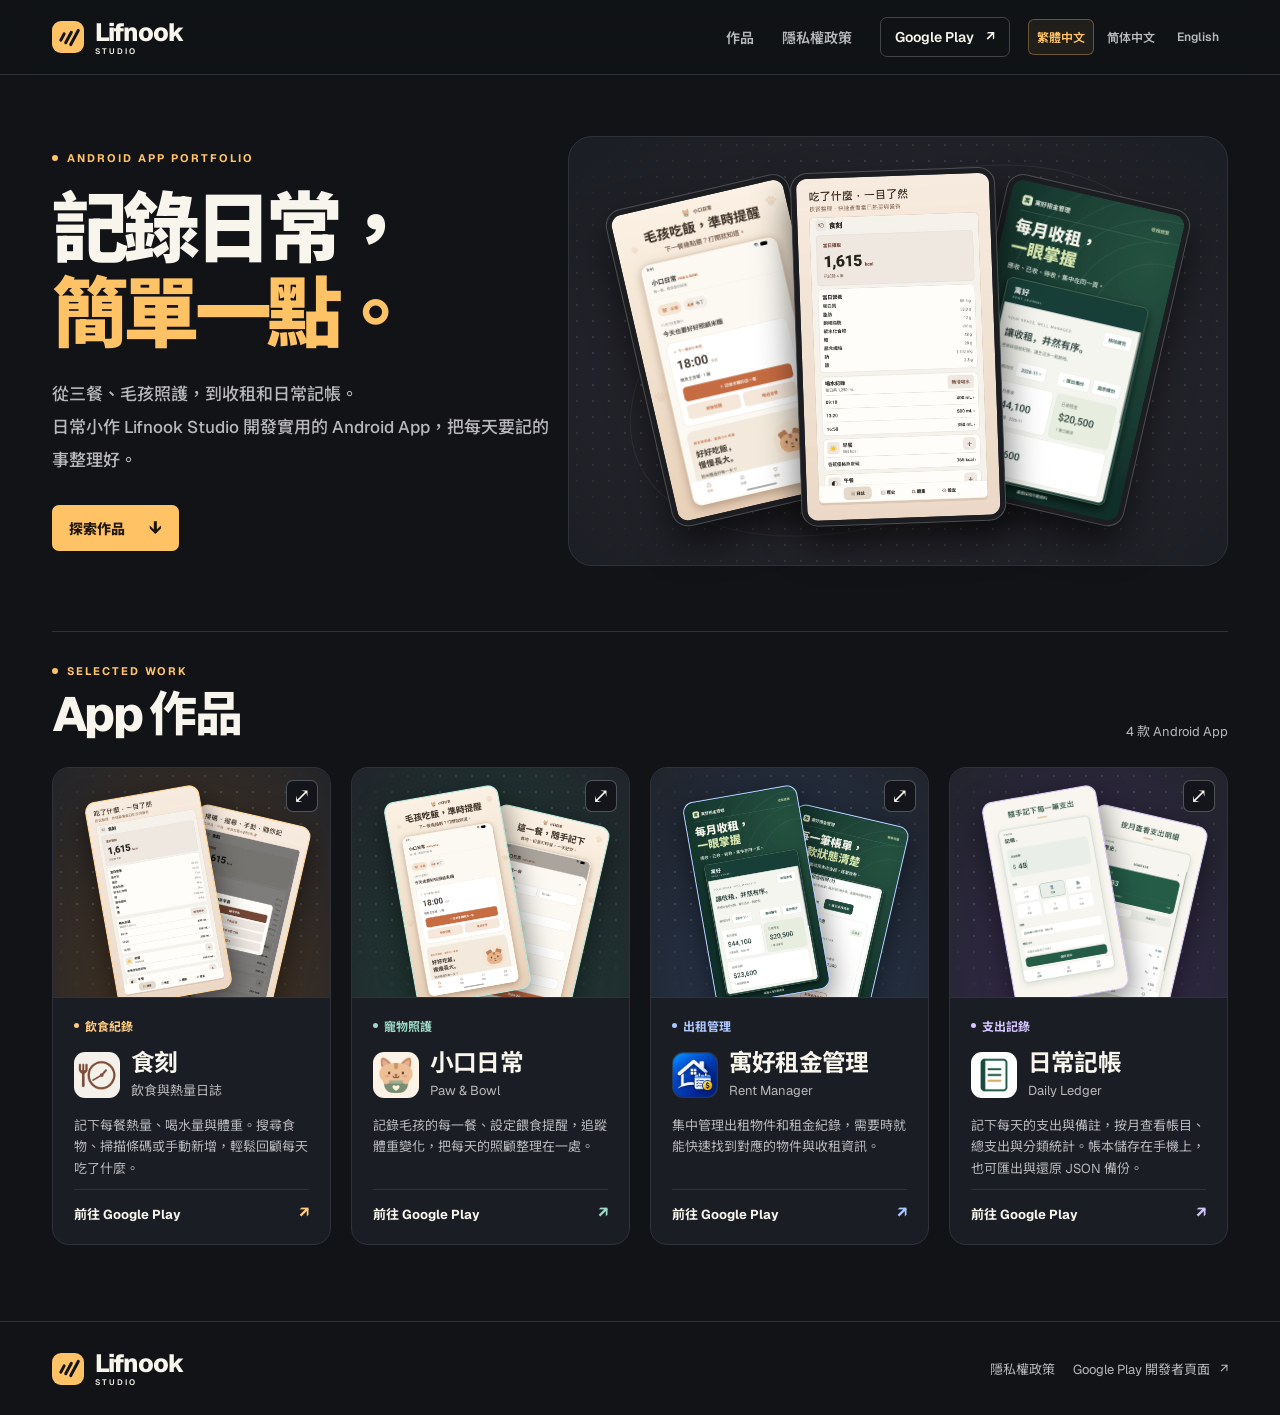
==== commit 51b15ce7: "add english screenshots" ====
--- a/index.html
+++ b/index.html
@@ -6,7 +6,6 @@
   <meta name="theme-color" content="#111317">
   <meta name="description" content="探索 Lifnook Studio 的 Android App 作品：食刻、小口日常、寓好租金管理與日常記帳。">
   <title>日常小作｜Lifnook Studio App 作品集</title>
-  <link rel="preconnect" href="https://play-lh.googleusercontent.com">
   <link rel="preconnect" href="https://fonts.googleapis.com">
   <link rel="preconnect" href="https://fonts.gstatic.com" crossorigin>
   <link href="https://fonts.googleapis.com/css2?family=Geist:wght@400;500;600;700;800&family=Noto+Sans+TC:wght@400;500;600;700;800;900&display=swap" rel="stylesheet">
@@ -38,9 +37,9 @@
       </div>
       <div class="hero-art">
         <div class="art-glow" aria-hidden="true"></div>
-        <a class="hero-screen paw" href="#paw" aria-label="查看小口日常"><img src="https://play-lh.googleusercontent.com/8ALTRT1uQT7Lrdg6VqVGdYbwnb1fnqum19Gd3Gtr-lInUnDtRScERo7AkseJNBuGzTWw8_eiq91xE2hgSzrh=w1052-h592-rw" width="332" height="592" alt=""></a>
-        <a class="hero-screen rent" href="#rent" aria-label="查看寓好租金管理"><img src="https://play-lh.googleusercontent.com/nd_ONjWbByBE3aUfjsMUrAOsZ4H5I_WzgKKyKJksHuwHvUdoENwLLwVFPcKPzR0us-ZZTGocNCxeimgPmMrb=w1052-h592-rw" width="332" height="592" alt=""></a>
-        <a class="hero-screen food" href="#food" aria-label="查看食刻"><img src="https://play-lh.googleusercontent.com/ZkCsChZqGtl6vS9ihG1PrS6gIXJOMy4lTmsEycq9NxRpeBOKHtRFl1rC7WprzPsa1B0qwLD1cISkC6Ev8Ud8yA=w1052-h592-rw" width="332" height="592" alt=""></a>
+        <a class="hero-screen paw" href="#paw" aria-label="查看小口日常"><img src="/assets/paw-and-bowl/zh-TW/feeding-reminders.webp" width="332" height="592" alt=""></a>
+        <a class="hero-screen rent" href="#rent" aria-label="查看寓好租金管理"><img src="/assets/rent-manager/zh-TW/overview.webp" width="332" height="592" alt=""></a>
+        <a class="hero-screen food" href="#food" aria-label="查看食刻"><img src="/assets/food-diary/zh-TW/journal.webp" width="332" height="592" alt=""></a>
       </div>
     </section>
 
@@ -56,14 +55,14 @@
       <div class="projects">
         <article id="food" class="project food" aria-labelledby="food-title">
           <button class="project-art" type="button" data-gallery="food-gallery" aria-label="放大食刻的 App 截圖">
-            <img class="art-shot back-shot" src="https://play-lh.googleusercontent.com/BC7egV1MdzuLQvtY6UF4gg0ctBu8-3FL5BPwAO3oocXvuFQ4jqm-GYfeUVgQdENbZXSWjhX090dXnSmXSZU7=w1052-h592-rw" width="332" height="592" loading="lazy" alt="">
-            <img class="art-shot front-shot" src="https://play-lh.googleusercontent.com/ZkCsChZqGtl6vS9ihG1PrS6gIXJOMy4lTmsEycq9NxRpeBOKHtRFl1rC7WprzPsa1B0qwLD1cISkC6Ev8Ud8yA=w1052-h592-rw" width="332" height="592" loading="lazy" alt="">
+            <img class="art-shot back-shot" src="/assets/food-diary/zh-TW/quick-add.webp" width="332" height="592" loading="lazy" alt="">
+            <img class="art-shot front-shot" src="/assets/food-diary/zh-TW/journal.webp" width="332" height="592" loading="lazy" alt="">
             <span class="art-expand" aria-hidden="true">⤢</span>
           </button>
           <div class="project-body">
             <p class="category"><span class="dot"></span> 飲食紀錄</p>
             <div class="app-title">
-              <img src="https://play-lh.googleusercontent.com/rsvnt0er3mjqLG52PV5prSTPFMA9G75RscNdkyDdTF6nvw-jQnipyIl2yq4CpzkfmceWpap15XYq3EzVdKBsnA=s128-rw" width="46" height="46" loading="lazy" alt="">
+              <img src="/assets/food-diary/icon.webp" width="46" height="46" loading="lazy" alt="">
               <div><h3 id="food-title">食刻</h3><p>飲食與熱量日誌</p></div>
             </div>
             <p class="description">記下每餐熱量、喝水量與體重。搜尋食物、掃描條碼或手動新增，輕鬆回顧每天吃了什麼。</p>
@@ -76,9 +75,9 @@
               <button type="button" class="icon-button" data-close aria-label="關閉截圖" autofocus>×</button>
             </div>
             <div class="gallery-stage">
-              <img data-shot="https://play-lh.googleusercontent.com/ZkCsChZqGtl6vS9ihG1PrS6gIXJOMy4lTmsEycq9NxRpeBOKHtRFl1rC7WprzPsa1B0qwLD1cISkC6Ev8Ud8yA=w1052-h592-rw" width="332" height="592" alt="食刻的 Google Play 截圖 1" hidden>
-              <img data-shot="https://play-lh.googleusercontent.com/BC7egV1MdzuLQvtY6UF4gg0ctBu8-3FL5BPwAO3oocXvuFQ4jqm-GYfeUVgQdENbZXSWjhX090dXnSmXSZU7=w1052-h592-rw" width="332" height="592" alt="食刻的 Google Play 截圖 2" hidden>
-              <img data-shot="https://play-lh.googleusercontent.com/qlXY3YobiqNncSVOGAn3Sb6YV94Hl_jIo9CdtcgDrU0xXntysbCnaIZHnA9r4UZehkWfFD9ndQk_YTELH-aw=w1052-h592-rw" width="332" height="592" alt="食刻的 Google Play 截圖 3" hidden>
+              <img data-shot="/assets/food-diary/zh-TW/journal.webp" width="332" height="592" alt="飲食日誌" hidden>
+              <img data-shot="/assets/food-diary/zh-TW/quick-add.webp" width="332" height="592" alt="快速新增" hidden>
+              <img data-shot="/assets/food-diary/zh-TW/nutrition.webp" width="332" height="592" alt="食物與營養" hidden>
             </div>
             <div class="gallery-controls">
               <button type="button" class="icon-button" data-prev aria-label="上一張截圖">←</button>
@@ -89,14 +88,14 @@
         </article>
         <article id="paw" class="project paw" aria-labelledby="paw-title">
           <button class="project-art" type="button" data-gallery="paw-gallery" aria-label="放大小口日常的 App 截圖">
-            <img class="art-shot back-shot" src="https://play-lh.googleusercontent.com/Bafa_NumZWcN4ZJHp-8C5TPL_GUpvTd1Bw6l7-BotZC7XDXA2_EBZqVrOY21L-ZLQIBfKs2sYiWdx50oog8J9g=w1052-h592-rw" width="332" height="592" loading="lazy" alt="">
-            <img class="art-shot front-shot" src="https://play-lh.googleusercontent.com/8ALTRT1uQT7Lrdg6VqVGdYbwnb1fnqum19Gd3Gtr-lInUnDtRScERo7AkseJNBuGzTWw8_eiq91xE2hgSzrh=w1052-h592-rw" width="332" height="592" loading="lazy" alt="">
+            <img class="art-shot back-shot" src="/assets/paw-and-bowl/zh-TW/meal-log.webp" width="332" height="592" loading="lazy" alt="">
+            <img class="art-shot front-shot" src="/assets/paw-and-bowl/zh-TW/feeding-reminders.webp" width="332" height="592" loading="lazy" alt="">
             <span class="art-expand" aria-hidden="true">⤢</span>
           </button>
           <div class="project-body">
             <p class="category"><span class="dot"></span> 寵物照護</p>
             <div class="app-title">
-              <img src="https://play-lh.googleusercontent.com/0mnbdNS-M8qRYTrY0PswCAS0LhdO9KysUpKgCrRnzvdDLNLP1it7SjoJWjnrnJRC7oPTet6To1de33aichdMqQ=s128-rw" width="46" height="46" loading="lazy" alt="">
+              <img src="/assets/paw-and-bowl/icon.webp" width="46" height="46" loading="lazy" alt="">
               <div><h3 id="paw-title">小口日常</h3><p>Paw & Bowl</p></div>
             </div>
             <p class="description">記錄毛孩的每一餐、設定餵食提醒，追蹤體重變化，把每天的照顧整理在一處。</p>
@@ -109,9 +108,9 @@
               <button type="button" class="icon-button" data-close aria-label="關閉截圖" autofocus>×</button>
             </div>
             <div class="gallery-stage">
-              <img data-shot="https://play-lh.googleusercontent.com/8ALTRT1uQT7Lrdg6VqVGdYbwnb1fnqum19Gd3Gtr-lInUnDtRScERo7AkseJNBuGzTWw8_eiq91xE2hgSzrh=w1052-h592-rw" width="332" height="592" alt="小口日常的 Google Play 截圖 1" hidden>
-              <img data-shot="https://play-lh.googleusercontent.com/Bafa_NumZWcN4ZJHp-8C5TPL_GUpvTd1Bw6l7-BotZC7XDXA2_EBZqVrOY21L-ZLQIBfKs2sYiWdx50oog8J9g=w1052-h592-rw" width="332" height="592" alt="小口日常的 Google Play 截圖 2" hidden>
-              <img data-shot="https://play-lh.googleusercontent.com/Yo4YAFjjehottr7upMBx6eyoB1faHdcgDn4WNAa_IOeKgJ9tnmJ8Gd-IiqpP3543upSNjcghcJdGb1FzH-LI9Q=w1052-h592-rw" width="332" height="592" alt="小口日常的 Google Play 截圖 3" hidden>
+              <img data-shot="/assets/paw-and-bowl/zh-TW/feeding-reminders.webp" width="332" height="592" alt="餵食提醒" hidden>
+              <img data-shot="/assets/paw-and-bowl/zh-TW/meal-log.webp" width="332" height="592" alt="記錄一餐" hidden>
+              <img data-shot="/assets/paw-and-bowl/zh-TW/feeding-history.webp" width="332" height="592" alt="餵食歷史" hidden>
             </div>
             <div class="gallery-controls">
               <button type="button" class="icon-button" data-prev aria-label="上一張截圖">←</button>
@@ -122,14 +121,14 @@
         </article>
         <article id="rent" class="project rent" aria-labelledby="rent-title">
           <button class="project-art" type="button" data-gallery="rent-gallery" aria-label="放大寓好租金管理的 App 截圖">
-            <img class="art-shot back-shot" src="https://play-lh.googleusercontent.com/uxuiAkIGLFDOb_LNt9mLV0kfCUnFQoIxC8wjytGZwZiRfxqEPYI-5WqUYjJvJRO02vllqupI0lIb-WdnzMyPpWg=w1052-h592-rw" width="332" height="592" loading="lazy" alt="">
-            <img class="art-shot front-shot" src="https://play-lh.googleusercontent.com/nd_ONjWbByBE3aUfjsMUrAOsZ4H5I_WzgKKyKJksHuwHvUdoENwLLwVFPcKPzR0us-ZZTGocNCxeimgPmMrb=w1052-h592-rw" width="332" height="592" loading="lazy" alt="">
+            <img class="art-shot back-shot" src="/assets/rent-manager/zh-TW/monthly-bills.webp" width="332" height="592" loading="lazy" alt="">
+            <img class="art-shot front-shot" src="/assets/rent-manager/zh-TW/overview.webp" width="332" height="592" loading="lazy" alt="">
             <span class="art-expand" aria-hidden="true">⤢</span>
           </button>
           <div class="project-body">
             <p class="category"><span class="dot"></span> 出租管理</p>
             <div class="app-title">
-              <img src="https://play-lh.googleusercontent.com/Hfy32zVVl8N-kp-H_uDM7Kc7im69hZO4BVTCHMqAIc1NdNSZ5kQ53tkPq5dMrj2N_DeuUdyNv9wB5JxHwu9Arg=s128-rw" width="46" height="46" loading="lazy" alt="">
+              <img src="/assets/rent-manager/icon.webp" width="46" height="46" loading="lazy" alt="">
               <div><h3 id="rent-title">寓好租金管理</h3><p>Rent Manager</p></div>
             </div>
             <p class="description">集中管理出租物件和租金紀錄，需要時就能快速找到對應的物件與收租資訊。</p>
@@ -142,9 +141,9 @@
               <button type="button" class="icon-button" data-close aria-label="關閉截圖" autofocus>×</button>
             </div>
             <div class="gallery-stage">
-              <img data-shot="https://play-lh.googleusercontent.com/nd_ONjWbByBE3aUfjsMUrAOsZ4H5I_WzgKKyKJksHuwHvUdoENwLLwVFPcKPzR0us-ZZTGocNCxeimgPmMrb=w1052-h592-rw" width="332" height="592" alt="寓好租金管理的 Google Play 截圖 1" hidden>
-              <img data-shot="https://play-lh.googleusercontent.com/uxuiAkIGLFDOb_LNt9mLV0kfCUnFQoIxC8wjytGZwZiRfxqEPYI-5WqUYjJvJRO02vllqupI0lIb-WdnzMyPpWg=w1052-h592-rw" width="332" height="592" alt="寓好租金管理的 Google Play 截圖 2" hidden>
-              <img data-shot="https://play-lh.googleusercontent.com/aXs7qmcY-wqurf_5pvd1VYsIGynVyxrpeVpznQ3dxzIzN_FE3REGW-d6RTQev3lneUJPFsoxlKcrtKb-IHoJ-Q=w1052-h592-rw" width="332" height="592" alt="寓好租金管理的 Google Play 截圖 3" hidden>
+              <img data-shot="/assets/rent-manager/zh-TW/overview.webp" width="332" height="592" alt="每月收租總覽" hidden>
+              <img data-shot="/assets/rent-manager/zh-TW/monthly-bills.webp" width="332" height="592" alt="每月帳單" hidden>
+              <img data-shot="/assets/rent-manager/zh-TW/record-payment.webp" width="332" height="592" alt="登記收款" hidden>
             </div>
             <div class="gallery-controls">
               <button type="button" class="icon-button" data-prev aria-label="上一張截圖">←</button>
